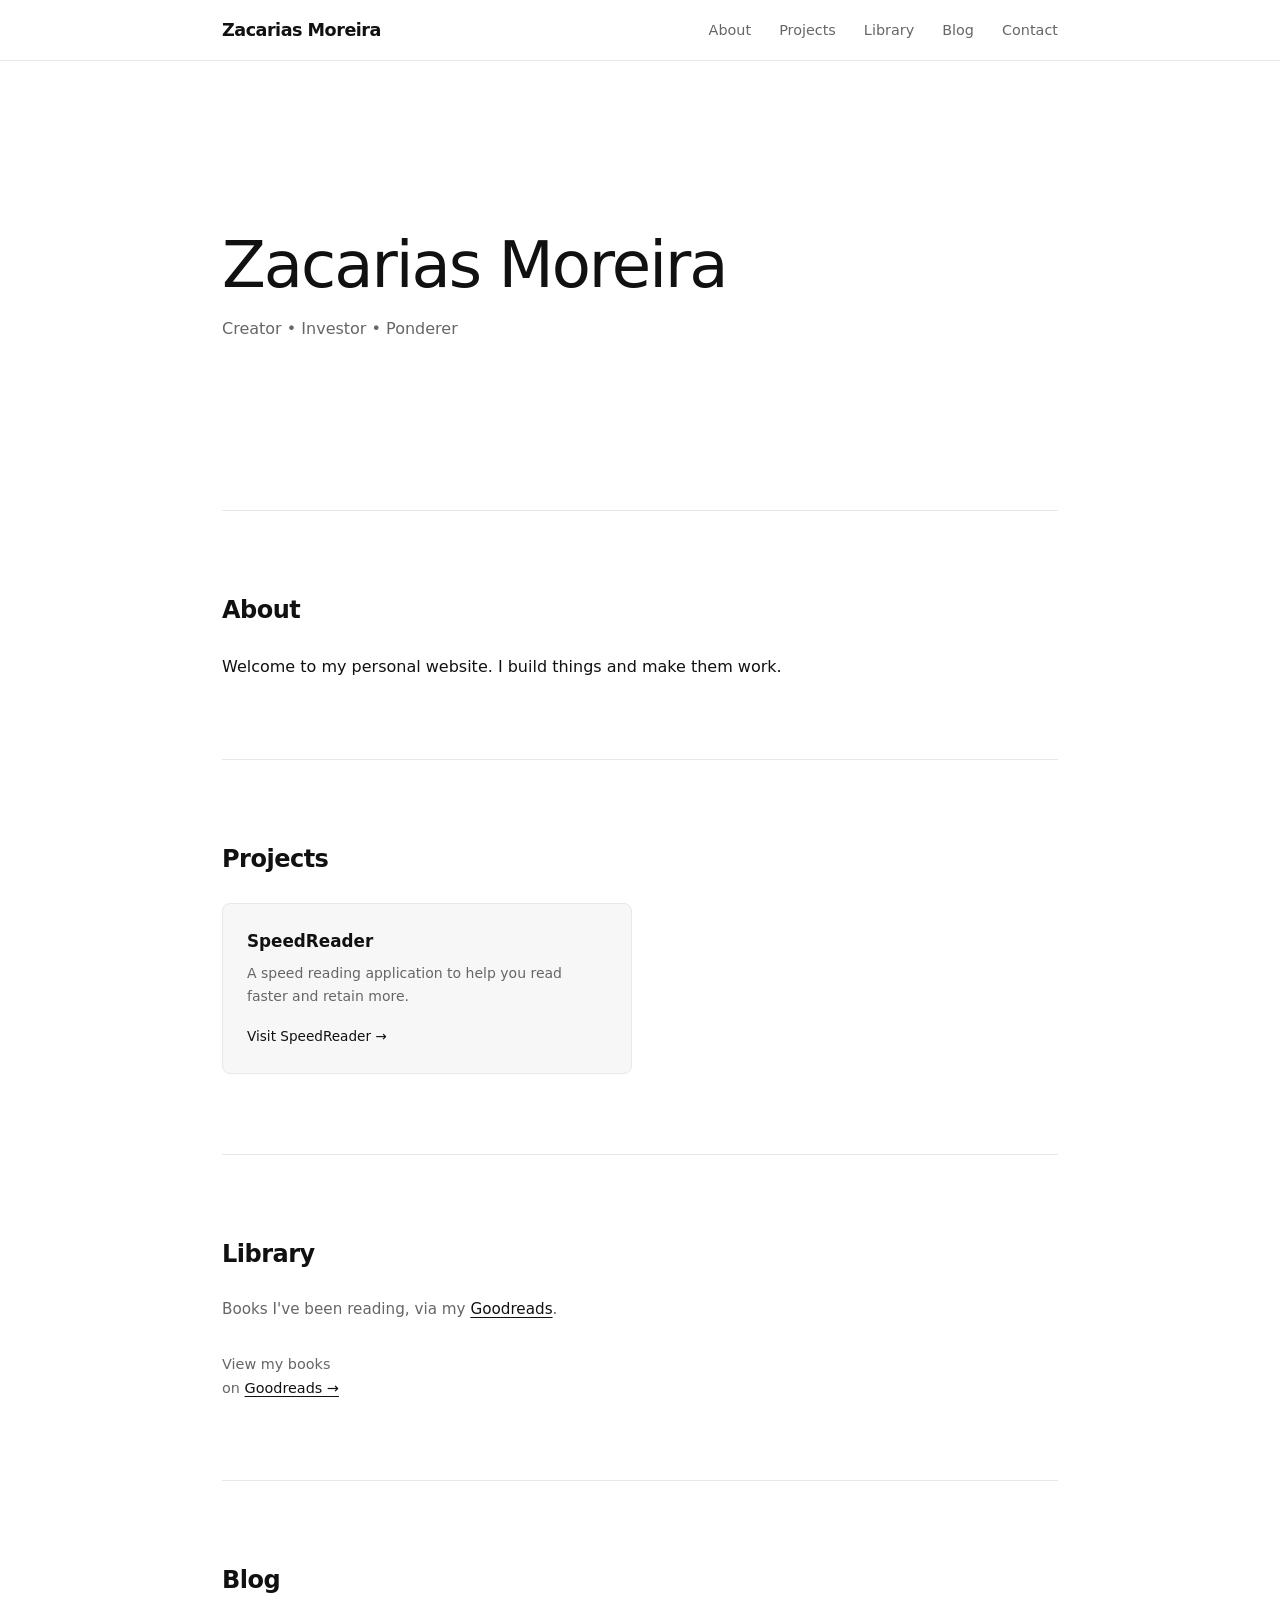
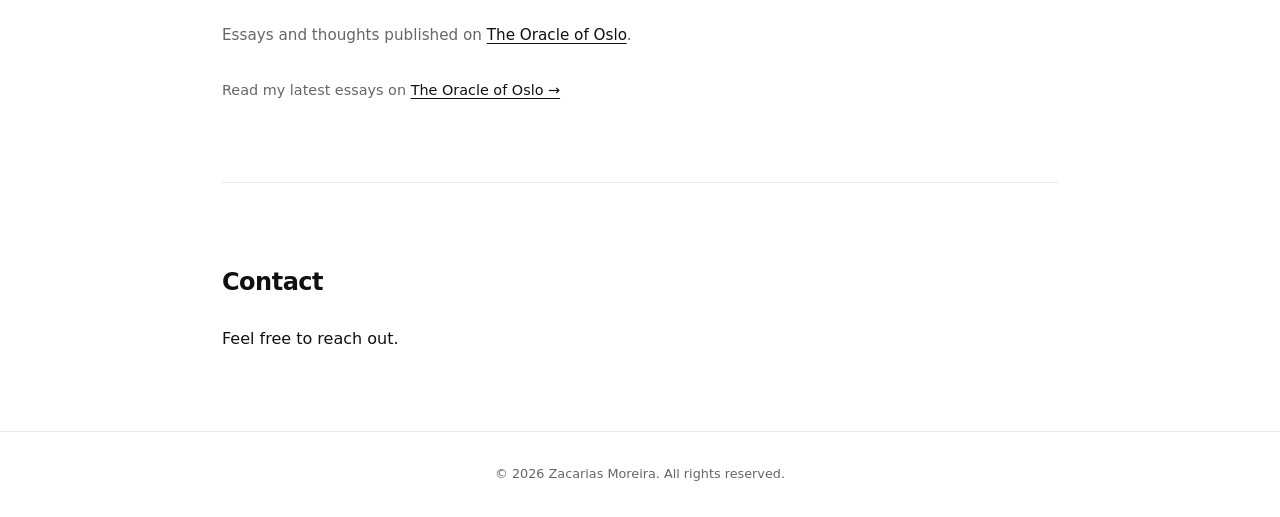
==== index.html @ 2891173a "Fix tagline, hero weight, project name; wire Library and Blog tabs - Tagline: Creator • Investor • P" ====
<!DOCTYPE html>
<html lang="en">
<head>
  <meta charset="UTF-8" />
  <meta name="viewport" content="width=device-width, initial-scale=1.0" />
  <meta name="description" content="Personal website of Zacarias Moreira — Developer, Creator, Problem Solver." />
  <title>Zacarias Moreira</title>
  <link rel="stylesheet" href="style.css" />
</head>
<body>
  <header>
    <nav>
      <span class="logo">Zacarias Moreira</span>
      <ul>
        <li><a href="#about">About</a></li>
        <li><a href="#projects">Projects</a></li>
        <li><a href="#library">Library</a></li>
        <li><a href="#blog">Blog</a></li>
        <li><a href="#contact">Contact</a></li>
      </ul>
    </nav>
  </header>

  <main>
    <section class="hero">
      <h1>Zacarias Moreira</h1>
      <p class="tagline">Creator &bull; Investor &bull; Ponderer</p>
    </section>

    <section id="about">
      <h2>About</h2>
      <p>Welcome to my personal website. I build things and make them work.</p>
    </section>

    <section id="projects">
      <h2>Projects</h2>
      <div class="project-grid">
        <a href="https://speedreader.space" target="_blank" rel="noopener" class="card">
          <h3>SpeedReader</h3>
          <p>A speed reading application to help you read faster and retain more.</p>
          <span class="card-link">Visit SpeedReader &rarr;</span>
        </a>
      </div>
    </section>

    <section id="library">
      <h2>Library</h2>
      <p class="section-desc">Books I've been reading, via my <a href="https://www.goodreads.com" target="_blank" rel="noopener">Goodreads</a>.</p>
      <div class="book-grid" id="books-container">
        <p class="loading">Loading books&hellip;</p>
      </div>
    </section>

    <section id="blog">
      <h2>Blog</h2>
      <p class="section-desc">Essays and thoughts published on <a href="https://theoracleofoslo.substack.com/" target="_blank" rel="noopener">The Oracle of Oslo</a>.</p>
      <div class="post-list" id="posts-container">
        <p class="loading">Loading posts&hellip;</p>
      </div>
    </section>

    <section id="contact">
      <h2>Contact</h2>
      <p>Feel free to reach out.</p>
    </section>
  </main>

  <footer>
    <p>&copy; 2026 Zacarias Moreira. All rights reserved.</p>
  </footer>

  <script>
    // ── Substack posts ───────────────────────────────────────────────────────
    async function loadPosts() {
      const container = document.getElementById('posts-container');
      try {
        const res = await fetch('https://theoracleofoslo.substack.com/api/v1/posts?limit=8');
        if (!res.ok) throw new Error('fetch failed');
        const posts = await res.json();
        if (!posts.length) throw new Error('no posts');
        container.innerHTML = posts.map(post => {
          const date = post.post_date
            ? new Date(post.post_date).toLocaleDateString('en-US', { year: 'numeric', month: 'short', day: 'numeric' })
            : '';
          const subtitle = post.subtitle || '';
          return `
            <a href="${post.canonical_url}" target="_blank" rel="noopener" class="post-item">
              <div>
                <h3>${post.title}</h3>
                ${subtitle ? `<p>${subtitle}</p>` : ''}
              </div>
              ${date ? `<span class="post-date">${date}</span>` : ''}
            </a>`;
        }).join('');
      } catch (_) {
        container.innerHTML = `<p class="fallback">Read my latest essays on <a href="https://theoracleofoslo.substack.com/" target="_blank" rel="noopener">The Oracle of Oslo &rarr;</a></p>`;
      }
    }

    // ── Goodreads books ──────────────────────────────────────────────────────
    // Replace the value below with your Goodreads numeric user ID.
    // Find it in your Goodreads profile URL: goodreads.com/user/show/XXXXXXX
    const GOODREADS_USER_ID = '145297564';

    async function loadBooks() {
      const container = document.getElementById('books-container');
      const profileUrl = GOODREADS_USER_ID
        ? `https://www.goodreads.com/user/show/${GOODREADS_USER_ID}`
        : 'https://www.goodreads.com';

      if (!GOODREADS_USER_ID) {
        container.innerHTML = `<p class="fallback">View my books on <a href="${profileUrl}" target="_blank" rel="noopener">Goodreads &rarr;</a></p>`;
        return;
      }

      try {
        const rssUrl = `https://www.goodreads.com/review/list_rss/${GOODREADS_USER_ID}?shelf=read&per_page=18`;
        const res = await fetch(`https://api.allorigins.win/get?url=${encodeURIComponent(rssUrl)}`);
        if (!res.ok) throw new Error('proxy failed');
        const data = await res.json();
        const parser = new DOMParser();
        const xml = parser.parseFromString(data.contents, 'text/xml');
        const items = Array.from(xml.querySelectorAll('item')).slice(0, 18);
        if (!items.length) throw new Error('no books');

        container.innerHTML = items.map(item => {
          const title = item.querySelector('title')?.textContent || 'Untitled';
          const author = item.querySelector('author_name')?.textContent || '';
          const cover = item.querySelector('book_large_image_url')?.textContent || '';
          const link = item.querySelector('link')?.textContent || profileUrl;
          return `
            <a href="${link}" target="_blank" rel="noopener" class="book-card">
              ${cover
                ? `<img src="${cover}" alt="${title}" loading="lazy" />`
                : '<div class="book-cover-placeholder"></div>'}
              <div class="book-info">
                <h3>${title}</h3>
                ${author ? `<p>${author}</p>` : ''}
              </div>
            </a>`;
        }).join('');
      } catch (_) {
        container.innerHTML = `<p class="fallback">View my books on <a href="${profileUrl}" target="_blank" rel="noopener">Goodreads &rarr;</a></p>`;
      }
    }

    loadPosts();
    loadBooks();
  </script>
</body>
</html>
---- style.css ----
*, *::before, *::after {
  box-sizing: border-box;
  margin: 0;
  padding: 0;
}

:root {
  --bg: #ffffff;
  --surface: #f7f7f7;
  --border: #e8e8e8;
  --text: #111111;
  --muted: #666666;
  --radius: 8px;
}

body {
  font-family: 'Segoe UI', system-ui, sans-serif;
  background: var(--bg);
  color: var(--text);
  line-height: 1.6;
}

/* Nav */
header {
  position: sticky;
  top: 0;
  background: rgba(255, 255, 255, 0.92);
  backdrop-filter: blur(8px);
  border-bottom: 1px solid var(--border);
  z-index: 100;
}

nav {
  max-width: 900px;
  margin: 0 auto;
  padding: 1rem 2rem;
  display: flex;
  align-items: center;
  justify-content: space-between;
}

.logo {
  font-size: 1.1rem;
  font-weight: 700;
  color: var(--text);
  letter-spacing: -0.5px;
}

nav ul {
  list-style: none;
  display: flex;
  gap: 1.75rem;
}

nav a {
  color: var(--muted);
  text-decoration: none;
  font-size: 0.9rem;
  transition: color 0.15s;
}

nav a:hover {
  color: var(--text);
}

/* Layout */
main {
  max-width: 900px;
  margin: 0 auto;
  padding: 0 2rem;
}

section {
  padding: 5rem 0;
  border-bottom: 1px solid var(--border);
}

section:last-child {
  border-bottom: none;
}

/* Hero */
.hero {
  min-height: 50vh;
  display: flex;
  flex-direction: column;
  justify-content: center;
}

.hero h1 {
  font-size: clamp(2.5rem, 6vw, 4rem);
  font-weight: 400;
  line-height: 1.1;
  letter-spacing: -2px;
}

.tagline {
  margin-top: 1rem;
  font-size: 1rem;
  color: var(--muted);
}

/* Section headings */
h2 {
  font-size: 1.5rem;
  font-weight: 700;
  margin-bottom: 1.5rem;
  letter-spacing: -0.5px;
}

.section-desc {
  color: var(--muted);
  margin-bottom: 2rem;
  font-size: 0.95rem;
}

.section-desc a {
  color: var(--text);
  text-decoration: underline;
  text-underline-offset: 3px;
}

/* Projects */
.project-grid {
  display: grid;
  grid-template-columns: repeat(auto-fill, minmax(280px, 1fr));
  gap: 1rem;
}

.card {
  background: var(--surface);
  border: 1px solid var(--border);
  border-radius: var(--radius);
  padding: 1.5rem;
  text-decoration: none;
  color: inherit;
  display: block;
  transition: border-color 0.15s, transform 0.15s;
}

.card:hover {
  border-color: var(--text);
  transform: translateY(-2px);
}

.card h3 {
  font-size: 1.05rem;
  font-weight: 600;
  margin-bottom: 0.5rem;
}

.card p {
  color: var(--muted);
  font-size: 0.875rem;
  margin-bottom: 1rem;
}

.card-link {
  font-size: 0.85rem;
  font-weight: 500;
  color: var(--text);
}

/* Library */
.book-grid {
  display: grid;
  grid-template-columns: repeat(auto-fill, minmax(110px, 1fr));
  gap: 1.25rem;
}

.book-card {
  text-decoration: none;
  color: inherit;
  display: flex;
  flex-direction: column;
  gap: 0.5rem;
  transition: opacity 0.15s;
}

.book-card:hover {
  opacity: 0.7;
}

.book-card img {
  width: 100%;
  aspect-ratio: 2/3;
  object-fit: cover;
  border-radius: 4px;
  border: 1px solid var(--border);
}

.book-cover-placeholder {
  width: 100%;
  aspect-ratio: 2/3;
  background: var(--surface);
  border-radius: 4px;
  border: 1px solid var(--border);
}

.book-info h3 {
  font-size: 0.78rem;
  font-weight: 600;
  line-height: 1.3;
}

.book-info p {
  font-size: 0.72rem;
  color: var(--muted);
}

/* Blog */
.post-list {
  display: flex;
  flex-direction: column;
}

.post-item {
  display: flex;
  justify-content: space-between;
  align-items: flex-start;
  gap: 2rem;
  padding: 1.25rem 0;
  border-bottom: 1px solid var(--border);
  text-decoration: none;
  color: inherit;
  transition: opacity 0.15s;
}

.post-item:first-child {
  border-top: 1px solid var(--border);
}

.post-item:hover {
  opacity: 0.65;
}

.post-item h3 {
  font-size: 1rem;
  font-weight: 600;
  margin-bottom: 0.25rem;
}

.post-item p {
  font-size: 0.875rem;
  color: var(--muted);
}

.post-date {
  font-size: 0.8rem;
  color: var(--muted);
  white-space: nowrap;
  flex-shrink: 0;
  padding-top: 0.2rem;
}

/* States */
.loading, .fallback {
  color: var(--muted);
  font-size: 0.9rem;
}

.fallback a {
  color: var(--text);
  text-decoration: underline;
  text-underline-offset: 3px;
}

/* Footer */
footer {
  text-align: center;
  padding: 2rem;
  color: var(--muted);
  font-size: 0.8rem;
  border-top: 1px solid var(--border);
}
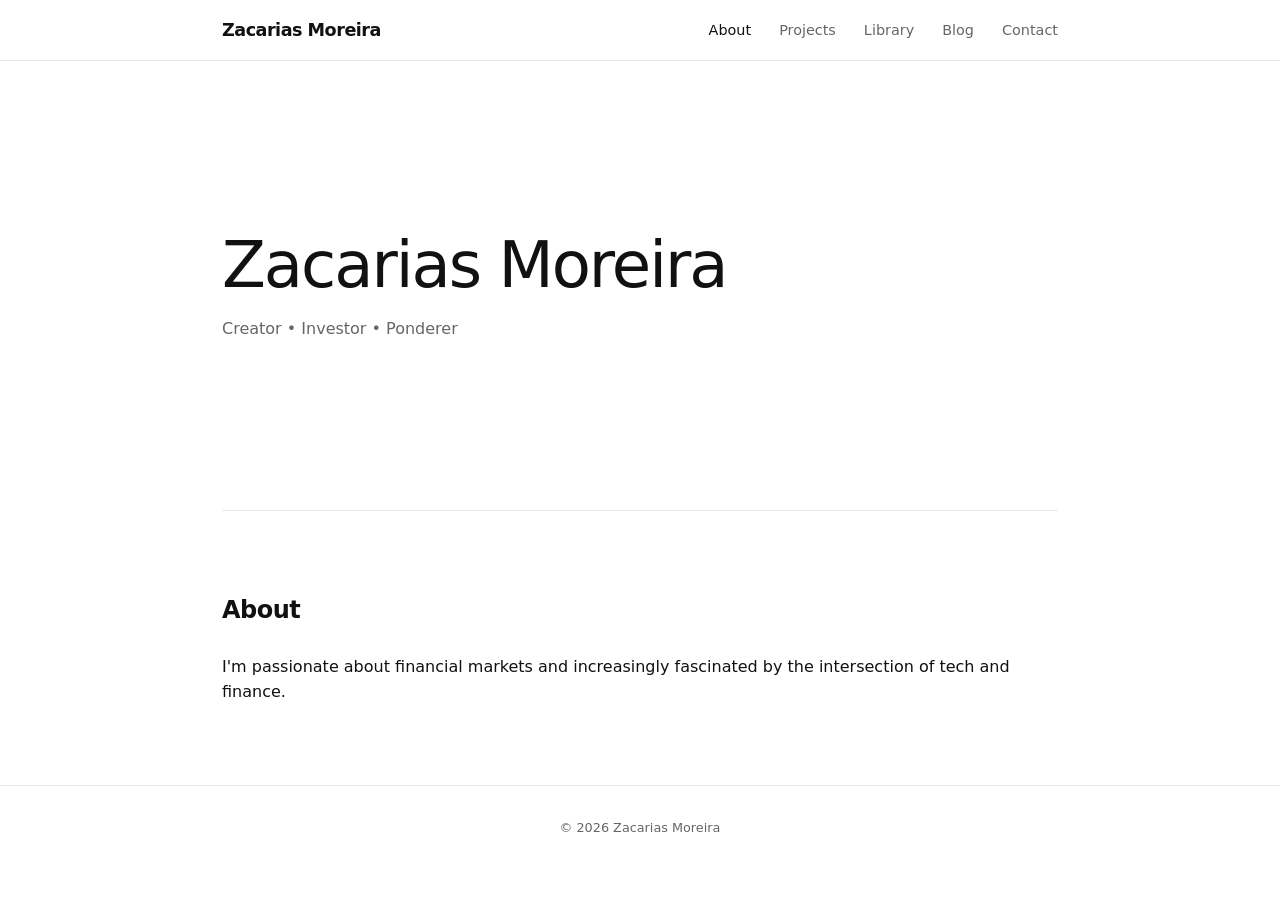
==== commit 5468c88b: "Update about text, library fetching, and blog section - Replace tagline with financial markets/tech-" ====
--- a/index.html
+++ b/index.html
@@ -3,20 +3,20 @@
 <head>
   <meta charset="UTF-8" />
   <meta name="viewport" content="width=device-width, initial-scale=1.0" />
-  <meta name="description" content="Personal website of Zacarias Moreira — Developer, Creator, Problem Solver." />
+  <meta name="description" content="Zacarias Moreira — Creator, Investor, Ponderer." />
   <title>Zacarias Moreira</title>
   <link rel="stylesheet" href="style.css" />
 </head>
 <body>
   <header>
     <nav>
-      <span class="logo">Zacarias Moreira</span>
+      <a href="/" class="logo">Zacarias Moreira</a>
       <ul>
-        <li><a href="#about">About</a></li>
-        <li><a href="#projects">Projects</a></li>
-        <li><a href="#library">Library</a></li>
-        <li><a href="#blog">Blog</a></li>
-        <li><a href="#contact">Contact</a></li>
+        <li><a href="/" class="active">About</a></li>
+        <li><a href="/projects.html">Projects</a></li>
+        <li><a href="/library.html">Library</a></li>
+        <li><a href="/blog.html">Blog</a></li>
+        <li><a href="/contact.html">Contact</a></li>
       </ul>
     </nav>
   </header>
@@ -27,125 +27,14 @@
       <p class="tagline">Creator &bull; Investor &bull; Ponderer</p>
     </section>
 
-    <section id="about">
+    <section>
       <h2>About</h2>
-      <p>Welcome to my personal website. I build things and make them work.</p>
-    </section>
-
-    <section id="projects">
-      <h2>Projects</h2>
-      <div class="project-grid">
-        <a href="https://speedreader.space" target="_blank" rel="noopener" class="card">
-          <h3>SpeedReader</h3>
-          <p>A speed reading application to help you read faster and retain more.</p>
-          <span class="card-link">Visit SpeedReader &rarr;</span>
-        </a>
-      </div>
-    </section>
-
-    <section id="library">
-      <h2>Library</h2>
-      <p class="section-desc">Books I've been reading, via my <a href="https://www.goodreads.com" target="_blank" rel="noopener">Goodreads</a>.</p>
-      <div class="book-grid" id="books-container">
-        <p class="loading">Loading books&hellip;</p>
-      </div>
-    </section>
-
-    <section id="blog">
-      <h2>Blog</h2>
-      <p class="section-desc">Essays and thoughts published on <a href="https://theoracleofoslo.substack.com/" target="_blank" rel="noopener">The Oracle of Oslo</a>.</p>
-      <div class="post-list" id="posts-container">
-        <p class="loading">Loading posts&hellip;</p>
-      </div>
-    </section>
-
-    <section id="contact">
-      <h2>Contact</h2>
-      <p>Feel free to reach out.</p>
+      <p>I'm passionate about financial markets and increasingly fascinated by the intersection of tech and finance.</p>
     </section>
   </main>
 
   <footer>
-    <p>&copy; 2026 Zacarias Moreira. All rights reserved.</p>
+    <p>&copy; 2026 Zacarias Moreira</p>
   </footer>
-
-  <script>
-    // ── Substack posts ───────────────────────────────────────────────────────
-    async function loadPosts() {
-      const container = document.getElementById('posts-container');
-      try {
-        const res = await fetch('https://theoracleofoslo.substack.com/api/v1/posts?limit=8');
-        if (!res.ok) throw new Error('fetch failed');
-        const posts = await res.json();
-        if (!posts.length) throw new Error('no posts');
-        container.innerHTML = posts.map(post => {
-          const date = post.post_date
-            ? new Date(post.post_date).toLocaleDateString('en-US', { year: 'numeric', month: 'short', day: 'numeric' })
-            : '';
-          const subtitle = post.subtitle || '';
-          return `
-            <a href="${post.canonical_url}" target="_blank" rel="noopener" class="post-item">
-              <div>
-                <h3>${post.title}</h3>
-                ${subtitle ? `<p>${subtitle}</p>` : ''}
-              </div>
-              ${date ? `<span class="post-date">${date}</span>` : ''}
-            </a>`;
-        }).join('');
-      } catch (_) {
-        container.innerHTML = `<p class="fallback">Read my latest essays on <a href="https://theoracleofoslo.substack.com/" target="_blank" rel="noopener">The Oracle of Oslo &rarr;</a></p>`;
-      }
-    }
-
-    // ── Goodreads books ──────────────────────────────────────────────────────
-    // Replace the value below with your Goodreads numeric user ID.
-    // Find it in your Goodreads profile URL: goodreads.com/user/show/XXXXXXX
-    const GOODREADS_USER_ID = '145297564';
-
-    async function loadBooks() {
-      const container = document.getElementById('books-container');
-      const profileUrl = GOODREADS_USER_ID
-        ? `https://www.goodreads.com/user/show/${GOODREADS_USER_ID}`
-        : 'https://www.goodreads.com';
-
-      if (!GOODREADS_USER_ID) {
-        container.innerHTML = `<p class="fallback">View my books on <a href="${profileUrl}" target="_blank" rel="noopener">Goodreads &rarr;</a></p>`;
-        return;
-      }
-
-      try {
-        const rssUrl = `https://www.goodreads.com/review/list_rss/${GOODREADS_USER_ID}?shelf=read&per_page=18`;
-        const res = await fetch(`https://api.allorigins.win/get?url=${encodeURIComponent(rssUrl)}`);
-        if (!res.ok) throw new Error('proxy failed');
-        const data = await res.json();
-        const parser = new DOMParser();
-        const xml = parser.parseFromString(data.contents, 'text/xml');
-        const items = Array.from(xml.querySelectorAll('item')).slice(0, 18);
-        if (!items.length) throw new Error('no books');
-
-        container.innerHTML = items.map(item => {
-          const title = item.querySelector('title')?.textContent || 'Untitled';
-          const author = item.querySelector('author_name')?.textContent || '';
-          const cover = item.querySelector('book_large_image_url')?.textContent || '';
-          const link = item.querySelector('link')?.textContent || profileUrl;
-          return `
-            <a href="${link}" target="_blank" rel="noopener" class="book-card">
-              ${cover
-                ? `<img src="${cover}" alt="${title}" loading="lazy" />`
-                : '<div class="book-cover-placeholder"></div>'}
-              <div class="book-info">
-                <h3>${title}</h3>
-                ${author ? `<p>${author}</p>` : ''}
-              </div>
-            </a>`;
-        }).join('');
-      } catch (_) {
-        container.innerHTML = `<p class="fallback">View my books on <a href="${profileUrl}" target="_blank" rel="noopener">Goodreads &rarr;</a></p>`;
-      }
-    }
-
-    loadPosts();
-    loadBooks();
-  </script>
 </body>
 </html>
--- a/style.css
+++ b/style.css
@@ -59,8 +59,13 @@
   transition: color 0.15s;
 }
 
-nav a:hover {
-  color: var(--text);
+nav a:hover,
+nav a.active {
+  color: var(--text);
+}
+
+.page-hero {
+  padding: 4rem 0 2rem;
 }
 
 /* Layout */
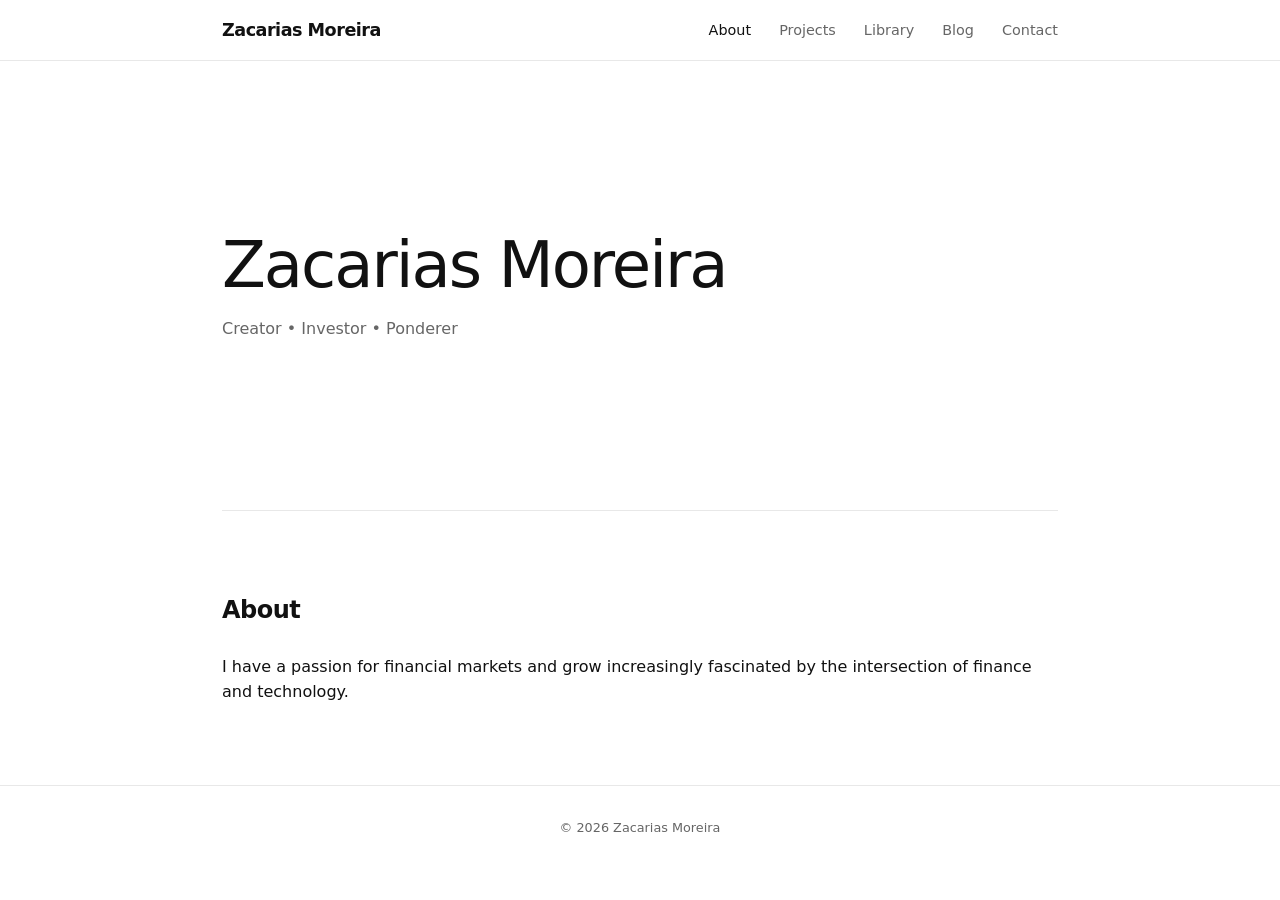
==== commit b0f2697d: "Refine About page bio wording https://claude.ai/code/session_012sXfj2NiNEjwzmWtMmS2p4" ====
--- a/index.html
+++ b/index.html
@@ -29,7 +29,7 @@
 
     <section>
       <h2>About</h2>
-      <p>I'm passionate about financial markets and increasingly fascinated by the intersection of tech and finance.</p>
+      <p>I have a passion for financial markets and grow increasingly fascinated by the intersection of finance and technology.</p>
     </section>
   </main>
 
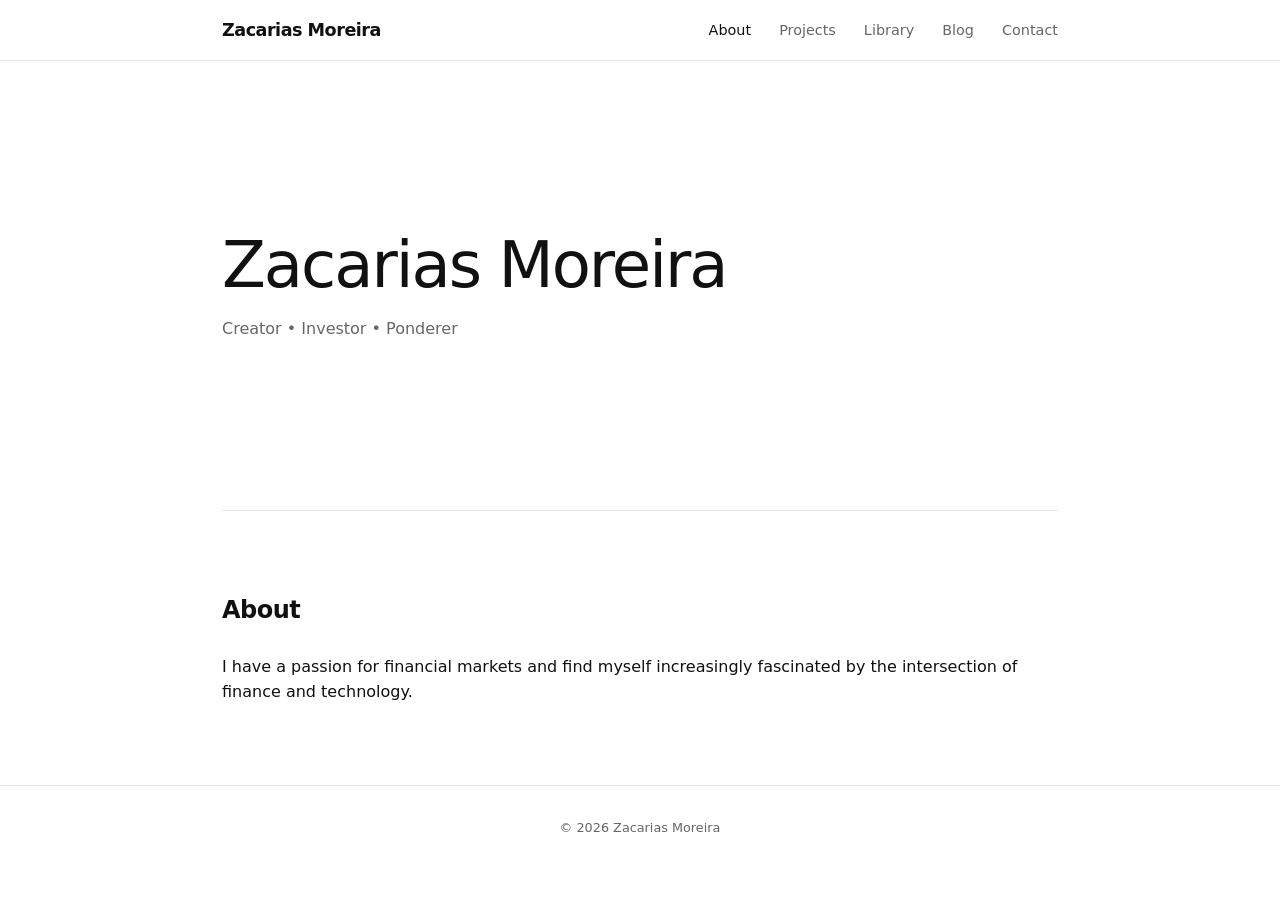
==== commit ffb915bb: "Update About bio to final wording https://claude.ai/code/session_012sXfj2NiNEjwzmWtMmS2p4" ====
--- a/index.html
+++ b/index.html
@@ -29,7 +29,7 @@
 
     <section>
       <h2>About</h2>
-      <p>I have a passion for financial markets and grow increasingly fascinated by the intersection of finance and technology.</p>
+      <p>I have a passion for financial markets and find myself increasingly fascinated by the intersection of finance and technology.</p>
     </section>
   </main>
 
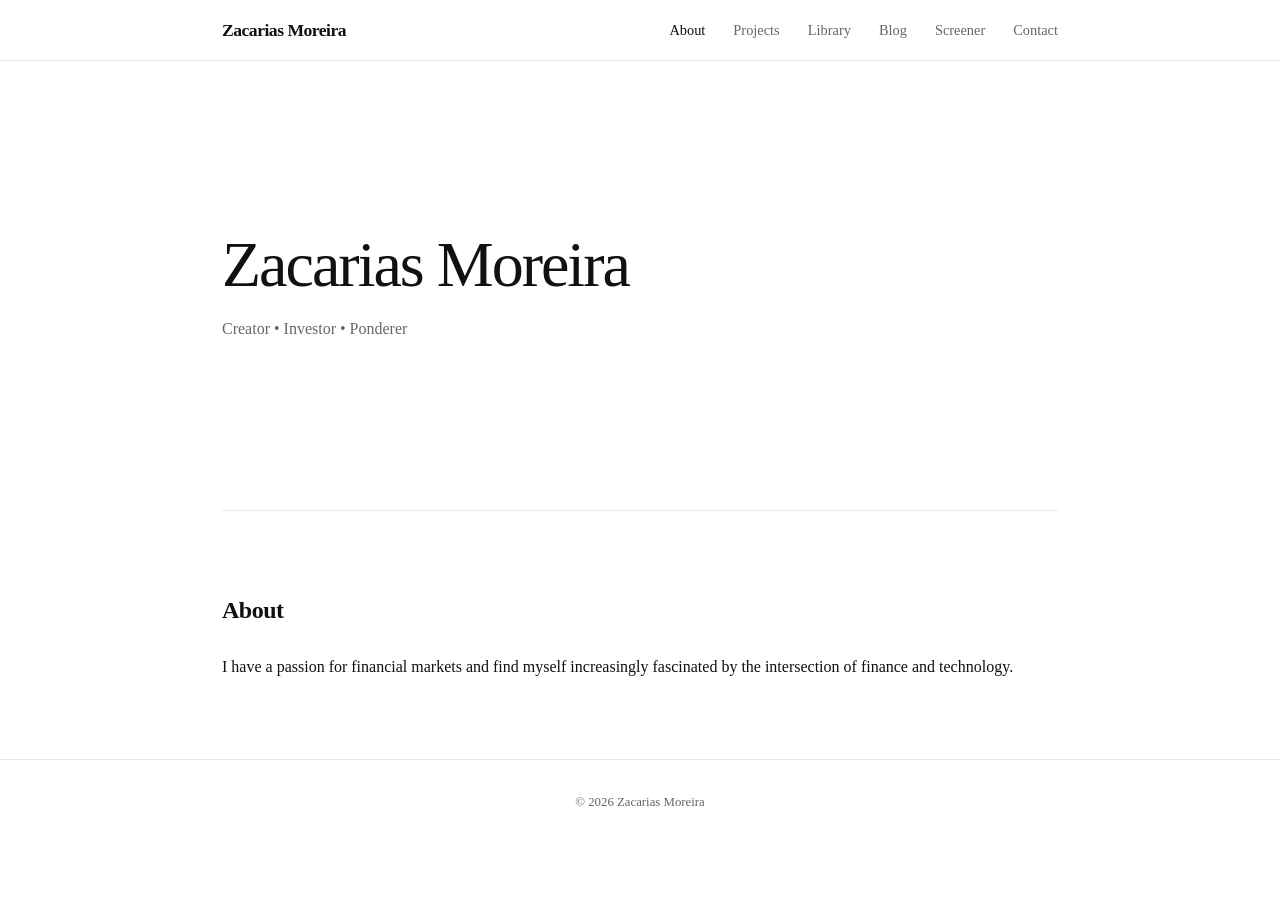
==== commit d1e695f3: "Add deep value stock screener and SEC filings news feed - New screener.html: two-tab page — Stock Sc" ====
--- a/index.html
+++ b/index.html
@@ -5,6 +5,7 @@
   <meta name="viewport" content="width=device-width, initial-scale=1.0" />
   <meta name="description" content="Zacarias Moreira — Creator, Investor, Ponderer." />
   <title>Zacarias Moreira</title>
+  <link rel="icon" type="image/png" href="/favicon.png" />
   <link rel="stylesheet" href="style.css" />
 </head>
 <body>
@@ -16,6 +17,7 @@
         <li><a href="/projects.html">Projects</a></li>
         <li><a href="/library.html">Library</a></li>
         <li><a href="/blog.html">Blog</a></li>
+        <li><a href="/screener.html">Screener</a></li>
         <li><a href="/contact.html">Contact</a></li>
       </ul>
     </nav>
--- a/style.css
+++ b/style.css
@@ -14,7 +14,7 @@
 }
 
 body {
-  font-family: 'Segoe UI', system-ui, sans-serif;
+  font-family: 'Times New Roman', Times, serif;
   background: var(--bg);
   color: var(--text);
   line-height: 1.6;
@@ -270,6 +270,371 @@
   text-underline-offset: 3px;
 }
 
+/* Social links */
+.social-links {
+  display: flex;
+  gap: 1.5rem;
+  margin-top: 1.25rem;
+}
+
+.social-link {
+  display: inline-flex;
+  align-items: center;
+  gap: 0.5rem;
+  color: var(--muted);
+  text-decoration: none;
+  font-size: 0.95rem;
+  transition: color 0.15s;
+}
+
+.social-link:hover {
+  color: var(--text);
+}
+
+/* ── Screener page ─────────────────────────────────────────────── */
+
+.screener-section {
+  padding: 2rem 0 4rem;
+  border-bottom: none;
+}
+
+/* Tab bar */
+.tab-bar {
+  display: flex;
+  gap: 0;
+  border-bottom: 1px solid var(--border);
+  margin-bottom: 2rem;
+}
+
+.tab-btn {
+  background: none;
+  border: none;
+  border-bottom: 2px solid transparent;
+  padding: 0.65rem 1.25rem;
+  font-family: inherit;
+  font-size: 0.9rem;
+  color: var(--muted);
+  cursor: pointer;
+  margin-bottom: -1px;
+  transition: color 0.15s, border-color 0.15s;
+}
+
+.tab-btn:hover {
+  color: var(--text);
+}
+
+.tab-btn.active {
+  color: var(--text);
+  border-bottom-color: var(--text);
+  font-weight: 600;
+}
+
+/* Screener filters */
+.filter-row {
+  display: flex;
+  flex-wrap: wrap;
+  align-items: flex-end;
+  gap: 1rem;
+  margin-bottom: 0.75rem;
+}
+
+.filter-label {
+  display: flex;
+  flex-direction: column;
+  gap: 0.3rem;
+  font-size: 0.8rem;
+  color: var(--muted);
+}
+
+.filter-label select {
+  font-family: inherit;
+  font-size: 0.875rem;
+  color: var(--text);
+  background: var(--surface);
+  border: 1px solid var(--border);
+  border-radius: var(--radius);
+  padding: 0.45rem 0.75rem;
+  cursor: pointer;
+  transition: border-color 0.15s;
+  appearance: auto;
+}
+
+.filter-label select:focus {
+  outline: none;
+  border-color: var(--text);
+}
+
+.run-btn {
+  font-family: inherit;
+  font-size: 0.875rem;
+  font-weight: 600;
+  color: var(--bg);
+  background: var(--text);
+  border: 1px solid var(--text);
+  border-radius: var(--radius);
+  padding: 0.5rem 1.25rem;
+  cursor: pointer;
+  transition: opacity 0.15s;
+  white-space: nowrap;
+}
+
+.run-btn:hover {
+  opacity: 0.8;
+}
+
+.run-btn:disabled {
+  opacity: 0.45;
+  cursor: not-allowed;
+}
+
+.filter-note {
+  font-size: 0.8rem;
+  color: var(--muted);
+  margin-bottom: 1.5rem;
+  line-height: 1.5;
+}
+
+.filter-note a {
+  color: var(--text);
+  text-underline-offset: 3px;
+}
+
+.filter-note code {
+  font-family: monospace;
+  font-size: 0.78rem;
+  background: var(--surface);
+  border: 1px solid var(--border);
+  border-radius: 4px;
+  padding: 0.1em 0.35em;
+}
+
+/* Status / error */
+.screen-status {
+  margin-bottom: 1rem;
+  min-height: 1.2rem;
+}
+
+.muted-text {
+  font-size: 0.875rem;
+  color: var(--muted);
+}
+
+.screen-error {
+  font-size: 0.875rem;
+  color: #c0392b;
+}
+
+/* Results table */
+.table-wrap {
+  overflow-x: auto;
+  border: 1px solid var(--border);
+  border-radius: var(--radius);
+  margin-bottom: 0.75rem;
+}
+
+.screener-table {
+  width: 100%;
+  border-collapse: collapse;
+  font-size: 0.85rem;
+  white-space: nowrap;
+}
+
+.screener-table thead {
+  background: var(--surface);
+}
+
+.screener-table th {
+  text-align: left;
+  padding: 0.65rem 0.85rem;
+  font-size: 0.78rem;
+  font-weight: 600;
+  color: var(--muted);
+  border-bottom: 1px solid var(--border);
+  letter-spacing: 0.02em;
+}
+
+.screener-table td {
+  padding: 0.6rem 0.85rem;
+  border-bottom: 1px solid var(--border);
+  vertical-align: middle;
+}
+
+.screener-table tbody tr:last-child td {
+  border-bottom: none;
+}
+
+.screener-table tbody tr:hover {
+  background: var(--surface);
+}
+
+.ticker-link {
+  font-weight: 700;
+  color: var(--text);
+  text-decoration: none;
+  letter-spacing: 0.03em;
+}
+
+.ticker-link:hover {
+  text-decoration: underline;
+  text-underline-offset: 3px;
+}
+
+.company-cell {
+  display: flex;
+  align-items: center;
+  gap: 0.5rem;
+  max-width: 220px;
+  white-space: normal;
+  word-break: break-word;
+}
+
+.edgar-link {
+  font-size: 0.7rem;
+  color: var(--muted);
+  text-decoration: none;
+  border: 1px solid var(--border);
+  border-radius: 3px;
+  padding: 0.1em 0.35em;
+  flex-shrink: 0;
+  transition: color 0.15s, border-color 0.15s;
+}
+
+.edgar-link:hover {
+  color: var(--text);
+  border-color: var(--text);
+}
+
+.highlight-good {
+  color: #1a7a4a;
+  font-weight: 600;
+}
+
+.table-note {
+  font-size: 0.78rem;
+  color: var(--muted);
+  line-height: 1.5;
+}
+
+/* News pills */
+.news-pill-row {
+  display: flex;
+  flex-wrap: wrap;
+  gap: 0.5rem;
+  margin-bottom: 1rem;
+}
+
+.news-pill {
+  font-family: inherit;
+  font-size: 0.8rem;
+  color: var(--muted);
+  background: var(--surface);
+  border: 1px solid var(--border);
+  border-radius: 999px;
+  padding: 0.35rem 0.85rem;
+  cursor: pointer;
+  transition: color 0.15s, border-color 0.15s, background 0.15s;
+}
+
+.news-pill:hover {
+  color: var(--text);
+  border-color: var(--text);
+}
+
+.news-pill.active {
+  color: var(--bg);
+  background: var(--text);
+  border-color: var(--text);
+}
+
+/* Filing list */
+.filing-list {
+  display: flex;
+  flex-direction: column;
+  border: 1px solid var(--border);
+  border-radius: var(--radius);
+  overflow: hidden;
+}
+
+.filing-item {
+  display: flex;
+  justify-content: space-between;
+  align-items: center;
+  gap: 1rem;
+  padding: 0.85rem 1rem;
+  border-bottom: 1px solid var(--border);
+  text-decoration: none;
+  color: inherit;
+  transition: background 0.12s;
+}
+
+.filing-item:last-child {
+  border-bottom: none;
+}
+
+.filing-item:hover {
+  background: var(--surface);
+}
+
+.filing-left {
+  display: flex;
+  align-items: center;
+  gap: 0.75rem;
+  min-width: 0;
+}
+
+.form-badge {
+  font-size: 0.7rem;
+  font-weight: 700;
+  letter-spacing: 0.04em;
+  color: var(--muted);
+  background: var(--surface);
+  border: 1px solid var(--border);
+  border-radius: 4px;
+  padding: 0.15em 0.5em;
+  white-space: nowrap;
+  flex-shrink: 0;
+}
+
+.filing-entity-wrap {
+  display: flex;
+  flex-direction: column;
+  gap: 0.1rem;
+  min-width: 0;
+}
+
+.filing-entity {
+  font-size: 0.88rem;
+  font-weight: 600;
+  white-space: nowrap;
+  overflow: hidden;
+  text-overflow: ellipsis;
+}
+
+.filing-cik {
+  font-size: 0.75rem;
+}
+
+.filing-cik a {
+  color: var(--muted);
+  text-decoration: none;
+  text-underline-offset: 3px;
+  transition: color 0.15s;
+}
+
+.filing-cik a:hover {
+  color: var(--text);
+  text-decoration: underline;
+}
+
+.filing-date {
+  font-size: 0.8rem;
+  color: var(--muted);
+  white-space: nowrap;
+  flex-shrink: 0;
+}
+
+/* ── Footer ────────────────────────────────────────────────────── */
+
 /* Footer */
 footer {
   text-align: center;
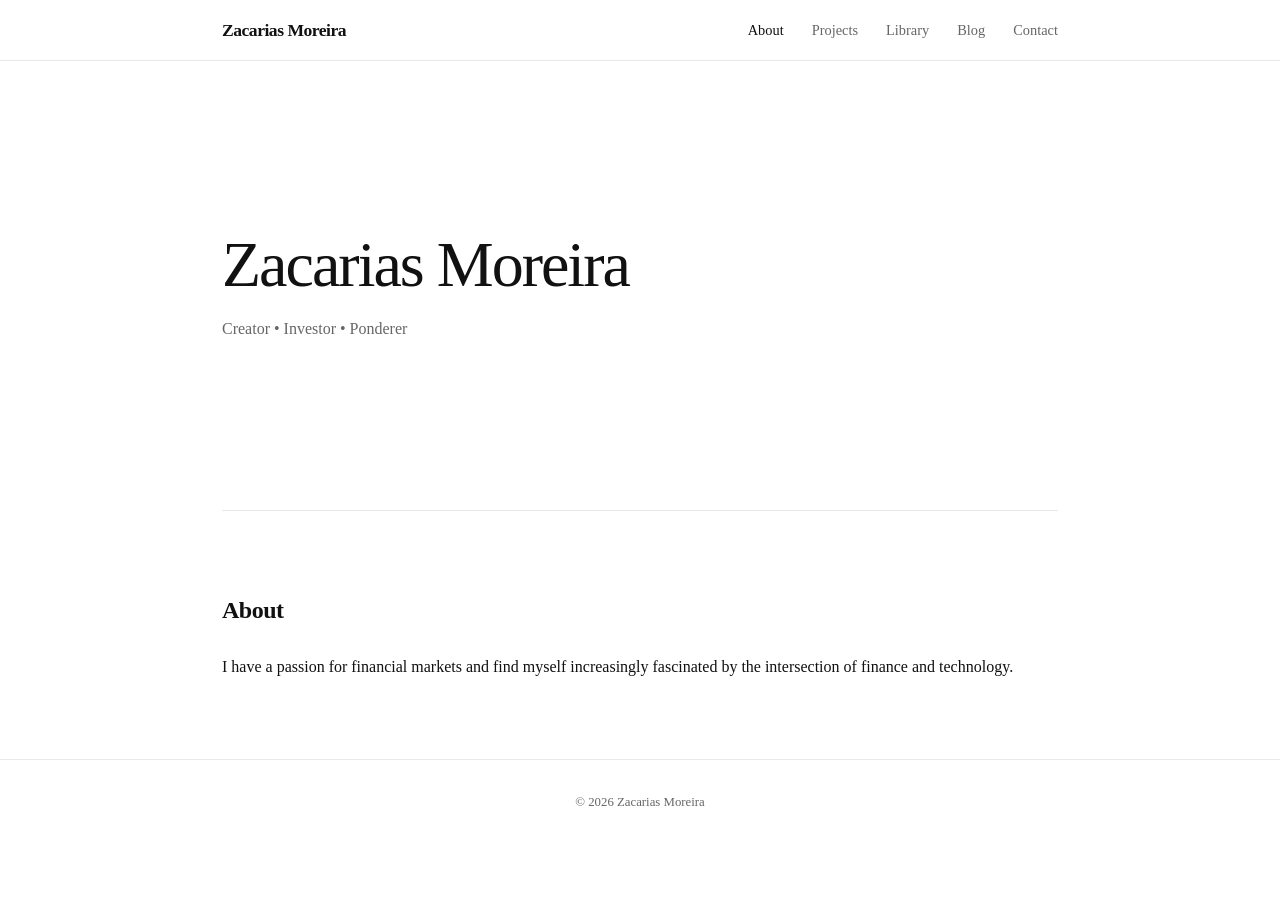
==== commit 0cd43e51: "Separate screener into standalone app, revert personal website changes - Remove screener from person" ====
--- a/index.html
+++ b/index.html
@@ -17,7 +17,6 @@
         <li><a href="/projects.html">Projects</a></li>
         <li><a href="/library.html">Library</a></li>
         <li><a href="/blog.html">Blog</a></li>
-        <li><a href="/screener.html">Screener</a></li>
         <li><a href="/contact.html">Contact</a></li>
       </ul>
     </nav>
--- a/style.css
+++ b/style.css
@@ -291,350 +291,6 @@
   color: var(--text);
 }
 
-/* ── Screener page ─────────────────────────────────────────────── */
-
-.screener-section {
-  padding: 2rem 0 4rem;
-  border-bottom: none;
-}
-
-/* Tab bar */
-.tab-bar {
-  display: flex;
-  gap: 0;
-  border-bottom: 1px solid var(--border);
-  margin-bottom: 2rem;
-}
-
-.tab-btn {
-  background: none;
-  border: none;
-  border-bottom: 2px solid transparent;
-  padding: 0.65rem 1.25rem;
-  font-family: inherit;
-  font-size: 0.9rem;
-  color: var(--muted);
-  cursor: pointer;
-  margin-bottom: -1px;
-  transition: color 0.15s, border-color 0.15s;
-}
-
-.tab-btn:hover {
-  color: var(--text);
-}
-
-.tab-btn.active {
-  color: var(--text);
-  border-bottom-color: var(--text);
-  font-weight: 600;
-}
-
-/* Screener filters */
-.filter-row {
-  display: flex;
-  flex-wrap: wrap;
-  align-items: flex-end;
-  gap: 1rem;
-  margin-bottom: 0.75rem;
-}
-
-.filter-label {
-  display: flex;
-  flex-direction: column;
-  gap: 0.3rem;
-  font-size: 0.8rem;
-  color: var(--muted);
-}
-
-.filter-label select {
-  font-family: inherit;
-  font-size: 0.875rem;
-  color: var(--text);
-  background: var(--surface);
-  border: 1px solid var(--border);
-  border-radius: var(--radius);
-  padding: 0.45rem 0.75rem;
-  cursor: pointer;
-  transition: border-color 0.15s;
-  appearance: auto;
-}
-
-.filter-label select:focus {
-  outline: none;
-  border-color: var(--text);
-}
-
-.run-btn {
-  font-family: inherit;
-  font-size: 0.875rem;
-  font-weight: 600;
-  color: var(--bg);
-  background: var(--text);
-  border: 1px solid var(--text);
-  border-radius: var(--radius);
-  padding: 0.5rem 1.25rem;
-  cursor: pointer;
-  transition: opacity 0.15s;
-  white-space: nowrap;
-}
-
-.run-btn:hover {
-  opacity: 0.8;
-}
-
-.run-btn:disabled {
-  opacity: 0.45;
-  cursor: not-allowed;
-}
-
-.filter-note {
-  font-size: 0.8rem;
-  color: var(--muted);
-  margin-bottom: 1.5rem;
-  line-height: 1.5;
-}
-
-.filter-note a {
-  color: var(--text);
-  text-underline-offset: 3px;
-}
-
-.filter-note code {
-  font-family: monospace;
-  font-size: 0.78rem;
-  background: var(--surface);
-  border: 1px solid var(--border);
-  border-radius: 4px;
-  padding: 0.1em 0.35em;
-}
-
-/* Status / error */
-.screen-status {
-  margin-bottom: 1rem;
-  min-height: 1.2rem;
-}
-
-.muted-text {
-  font-size: 0.875rem;
-  color: var(--muted);
-}
-
-.screen-error {
-  font-size: 0.875rem;
-  color: #c0392b;
-}
-
-/* Results table */
-.table-wrap {
-  overflow-x: auto;
-  border: 1px solid var(--border);
-  border-radius: var(--radius);
-  margin-bottom: 0.75rem;
-}
-
-.screener-table {
-  width: 100%;
-  border-collapse: collapse;
-  font-size: 0.85rem;
-  white-space: nowrap;
-}
-
-.screener-table thead {
-  background: var(--surface);
-}
-
-.screener-table th {
-  text-align: left;
-  padding: 0.65rem 0.85rem;
-  font-size: 0.78rem;
-  font-weight: 600;
-  color: var(--muted);
-  border-bottom: 1px solid var(--border);
-  letter-spacing: 0.02em;
-}
-
-.screener-table td {
-  padding: 0.6rem 0.85rem;
-  border-bottom: 1px solid var(--border);
-  vertical-align: middle;
-}
-
-.screener-table tbody tr:last-child td {
-  border-bottom: none;
-}
-
-.screener-table tbody tr:hover {
-  background: var(--surface);
-}
-
-.ticker-link {
-  font-weight: 700;
-  color: var(--text);
-  text-decoration: none;
-  letter-spacing: 0.03em;
-}
-
-.ticker-link:hover {
-  text-decoration: underline;
-  text-underline-offset: 3px;
-}
-
-.company-cell {
-  display: flex;
-  align-items: center;
-  gap: 0.5rem;
-  max-width: 220px;
-  white-space: normal;
-  word-break: break-word;
-}
-
-.edgar-link {
-  font-size: 0.7rem;
-  color: var(--muted);
-  text-decoration: none;
-  border: 1px solid var(--border);
-  border-radius: 3px;
-  padding: 0.1em 0.35em;
-  flex-shrink: 0;
-  transition: color 0.15s, border-color 0.15s;
-}
-
-.edgar-link:hover {
-  color: var(--text);
-  border-color: var(--text);
-}
-
-.highlight-good {
-  color: #1a7a4a;
-  font-weight: 600;
-}
-
-.table-note {
-  font-size: 0.78rem;
-  color: var(--muted);
-  line-height: 1.5;
-}
-
-/* News pills */
-.news-pill-row {
-  display: flex;
-  flex-wrap: wrap;
-  gap: 0.5rem;
-  margin-bottom: 1rem;
-}
-
-.news-pill {
-  font-family: inherit;
-  font-size: 0.8rem;
-  color: var(--muted);
-  background: var(--surface);
-  border: 1px solid var(--border);
-  border-radius: 999px;
-  padding: 0.35rem 0.85rem;
-  cursor: pointer;
-  transition: color 0.15s, border-color 0.15s, background 0.15s;
-}
-
-.news-pill:hover {
-  color: var(--text);
-  border-color: var(--text);
-}
-
-.news-pill.active {
-  color: var(--bg);
-  background: var(--text);
-  border-color: var(--text);
-}
-
-/* Filing list */
-.filing-list {
-  display: flex;
-  flex-direction: column;
-  border: 1px solid var(--border);
-  border-radius: var(--radius);
-  overflow: hidden;
-}
-
-.filing-item {
-  display: flex;
-  justify-content: space-between;
-  align-items: center;
-  gap: 1rem;
-  padding: 0.85rem 1rem;
-  border-bottom: 1px solid var(--border);
-  text-decoration: none;
-  color: inherit;
-  transition: background 0.12s;
-}
-
-.filing-item:last-child {
-  border-bottom: none;
-}
-
-.filing-item:hover {
-  background: var(--surface);
-}
-
-.filing-left {
-  display: flex;
-  align-items: center;
-  gap: 0.75rem;
-  min-width: 0;
-}
-
-.form-badge {
-  font-size: 0.7rem;
-  font-weight: 700;
-  letter-spacing: 0.04em;
-  color: var(--muted);
-  background: var(--surface);
-  border: 1px solid var(--border);
-  border-radius: 4px;
-  padding: 0.15em 0.5em;
-  white-space: nowrap;
-  flex-shrink: 0;
-}
-
-.filing-entity-wrap {
-  display: flex;
-  flex-direction: column;
-  gap: 0.1rem;
-  min-width: 0;
-}
-
-.filing-entity {
-  font-size: 0.88rem;
-  font-weight: 600;
-  white-space: nowrap;
-  overflow: hidden;
-  text-overflow: ellipsis;
-}
-
-.filing-cik {
-  font-size: 0.75rem;
-}
-
-.filing-cik a {
-  color: var(--muted);
-  text-decoration: none;
-  text-underline-offset: 3px;
-  transition: color 0.15s;
-}
-
-.filing-cik a:hover {
-  color: var(--text);
-  text-decoration: underline;
-}
-
-.filing-date {
-  font-size: 0.8rem;
-  color: var(--muted);
-  white-space: nowrap;
-  flex-shrink: 0;
-}
-
-/* ── Footer ────────────────────────────────────────────────────── */
-
 /* Footer */
 footer {
   text-align: center;
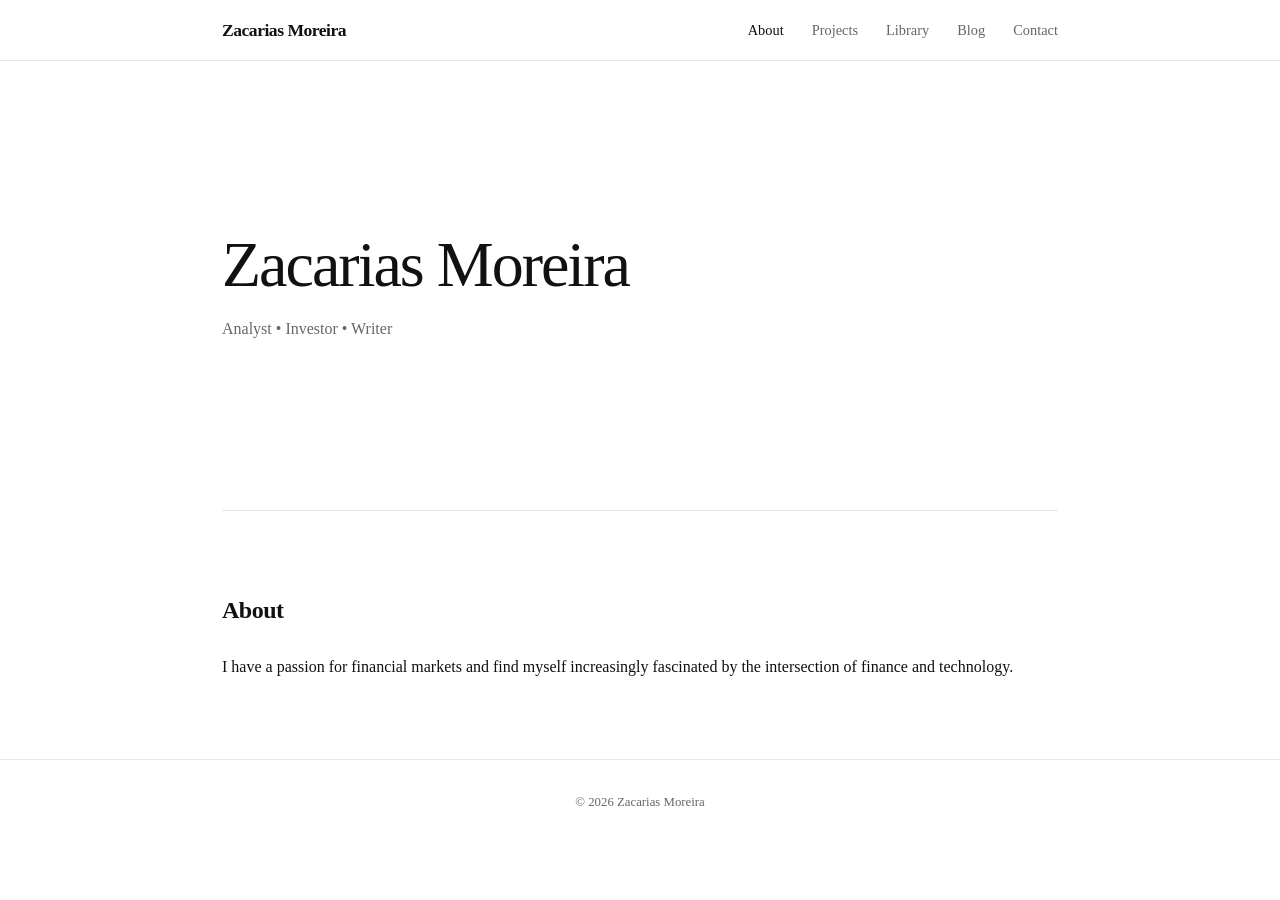
==== commit 0d76f1f3: "Update tagline from Creator/Ponderer to Analyst/Writer https://claude.ai/code/session_015AC3ou9fNVzo" ====
--- a/index.html
+++ b/index.html
@@ -3,7 +3,7 @@
 <head>
   <meta charset="UTF-8" />
   <meta name="viewport" content="width=device-width, initial-scale=1.0" />
-  <meta name="description" content="Zacarias Moreira — Creator, Investor, Ponderer." />
+  <meta name="description" content="Zacarias Moreira — Analyst, Investor, Writer." />
   <title>Zacarias Moreira</title>
   <link rel="icon" type="image/png" href="/favicon.png" />
   <link rel="stylesheet" href="style.css" />
@@ -25,7 +25,7 @@
   <main>
     <section class="hero">
       <h1>Zacarias Moreira</h1>
-      <p class="tagline">Creator &bull; Investor &bull; Ponderer</p>
+      <p class="tagline">Analyst &bull; Investor &bull; Writer</p>
     </section>
 
     <section>
